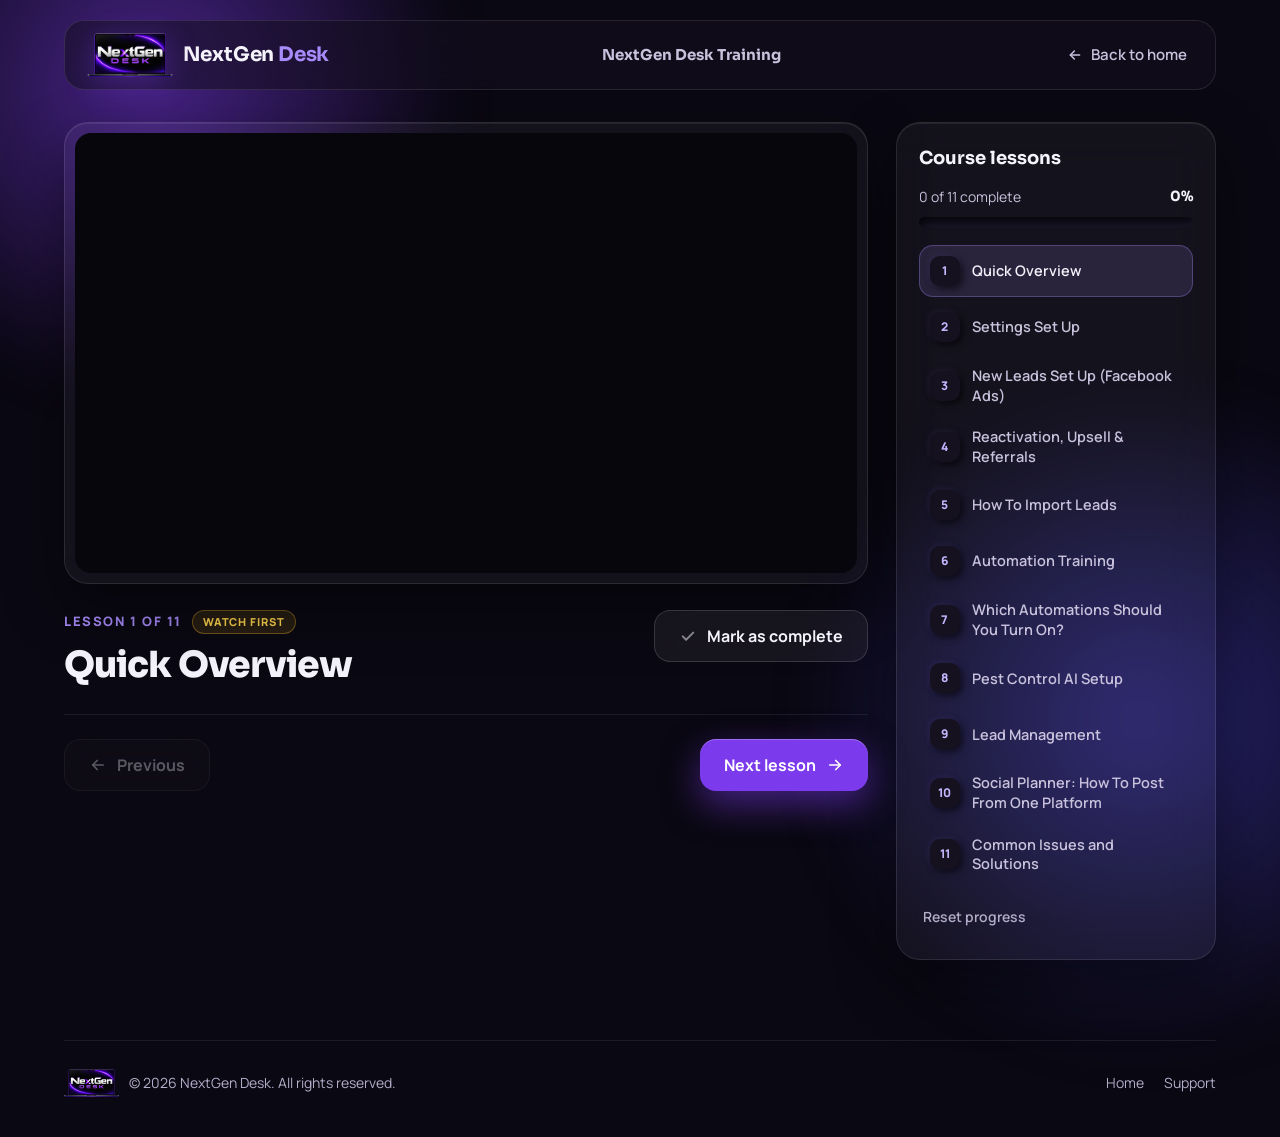
==== course.html @ 1180bc71 "Add NextGen Desk Training site Co-Authored-By: Claude Sonnet 5.5 <noreply@anthropic.com> Claude-Sess" ====
<!doctype html>
<html lang="en">
<head>
  <meta charset="utf-8">
  <meta name="viewport" content="width=device-width, initial-scale=1">
  <title>NextGen Desk Training | Course</title>
  <meta name="description" content="Watch the NextGen Desk Training lessons and track your progress.">
  <meta name="robots" content="noindex, nofollow">

  <link rel="preconnect" href="https://fonts.googleapis.com">
  <link rel="preconnect" href="https://fonts.gstatic.com" crossorigin>
  <link rel="stylesheet" href="https://fonts.googleapis.com/css2?family=Sora:wght@500;600;700;800&family=Manrope:wght@400;500;600;700;800&display=swap">

  <link rel="stylesheet" href="styles.css">
  <link rel="stylesheet" href="course.css">
</head>
<body>

<div class="page">
  <div class="glow glow--1" aria-hidden="true"></div>
  <div class="glow glow--2" aria-hidden="true"></div>

  <header class="site-header">
    <div class="container">
      <nav class="nav" aria-label="Main">
        <a href="index.html" class="brand" aria-label="NextGen Desk home">
          <img class="brand__logo" src="assets/nextgen-desk-logo-sm.png" alt="" width="109" height="56">
          <span class="brand__name">NextGen <span class="brand__accent">Desk</span></span>
        </a>
        <span class="nav__course">NextGen Desk Training</span>
        <a href="index.html" class="nav__link nav__back">
          <svg aria-hidden="true" width="16" height="16" viewBox="0 0 24 24" fill="none" stroke="currentColor" stroke-width="2.2" stroke-linecap="round" stroke-linejoin="round"><path d="M19 12H5"/><path d="M11 18l-6-6 6-6"/></svg>
          Back to home
        </a>
      </nav>
    </div>
  </header>

  <main class="container learn">

    <!-- Player column -->
    <section class="learn__main" aria-labelledby="lessonTitle">
      <div class="player glass">
        <div class="player__frame" id="playerFrame" oncontextmenu="return false;">
          <!-- video iframe or placeholder goes here -->
        </div>
      </div>

      <div class="lesson-head">
        <div class="lesson-head__text">
          <div class="lesson-head__kicker"><span id="lessonNum">Lesson 1</span><span id="lessonTag" class="lesson-tag" hidden></span></div>
          <h1 id="lessonTitle" class="lesson-head__title"></h1>
          <p id="lessonDesc" class="lesson-head__desc" hidden></p>
        </div>
        <button type="button" id="completeBtn" class="btn btn--ghost complete-btn" aria-pressed="false">
          <svg aria-hidden="true" viewBox="0 0 24 24" fill="none" stroke="currentColor" stroke-width="2.6" stroke-linecap="round" stroke-linejoin="round"><path d="M5 12.5l4.5 4.5L19 7.5"/></svg>
          <span id="completeLabel">Mark as complete</span>
        </button>
      </div>

      <div class="pager">
        <button type="button" id="prevBtn" class="btn btn--ghost">
          <svg aria-hidden="true" viewBox="0 0 24 24" fill="none" stroke="currentColor" stroke-width="2.2" stroke-linecap="round" stroke-linejoin="round"><path d="M19 12H5"/><path d="M11 18l-6-6 6-6"/></svg>
          Previous
        </button>
        <button type="button" id="nextBtn" class="btn btn--primary">
          Next lesson
          <svg aria-hidden="true" viewBox="0 0 24 24" fill="none" stroke="currentColor" stroke-width="2.2" stroke-linecap="round" stroke-linejoin="round"><path d="M5 12h14"/><path d="M13 6l6 6-6 6"/></svg>
        </button>
      </div>
    </section>

    <!-- Lesson list -->
    <aside class="learn__side glass" aria-label="Course lessons">
      <div class="side__head">
        <h2 class="side__title">Course lessons</h2>
        <div class="side__progress">
          <span id="progressText">0 of 0 complete</span>
          <strong id="progressPct">0%</strong>
        </div>
        <div class="bar" role="progressbar" aria-label="Course progress" aria-valuemin="0" aria-valuemax="100" aria-valuenow="0" id="progressBar">
          <div class="bar__fill" id="progressFill"></div>
        </div>
      </div>
      <ol class="lesson-list" id="lessonList"></ol>
      <button type="button" class="link-btn" id="resetBtn">Reset progress</button>
    </aside>
  </main>

  <div class="container">
    <footer class="footer">
      <div class="footer__brand">
        <img class="footer__logo" src="assets/nextgen-desk-logo-sm.png" alt="" width="62" height="32">
        <span>© <span id="year">2026</span> NextGen Desk. All rights reserved.</span>
      </div>
      <div class="footer__links">
        <a href="index.html">Home</a>
        <a href="mailto:[YOUR EMAIL]">Support</a>
      </div>
    </footer>
  </div>
</div>

<div class="toast" id="toast" role="status" aria-live="polite"></div>

<script src="course-data.js"></script>
<script src="course.js"></script>
<!-- GoHighLevel chat widget -->
<script src="https://widgets.leadconnectorhq.com/loader.js" data-resources-url="https://widgets.leadconnectorhq.com/chat-widget/loader.js" data-widget-id="6ab671c58615594d9ab5c466"></script>
</body>
</html>
---- styles.css ----
/* =========================================================
   NextGen Courses — Landing Page
   Dark glassmorphism + soft neumorphic accents
   ========================================================= */

:root {
  --bg: #0A0812;
  --surface-neu: #13101D;
  --surface-neu-2: #15111F;
  --text: #F4F2FA;
  --text-soft: #E4E0F0;
  --muted: #C9C2DD;
  --muted-2: #B4ADC9;
  --accent: #7C3AED;
  --accent-light: #A78BFA;
  --accent-pale: #DDD6FE;

  --glass-bg: rgba(255, 255, 255, 0.045);
  --glass-border: rgba(255, 255, 255, 0.10);
  --glass-blur: blur(22px);
  --glass-shadow: 0 24px 60px rgba(0, 0, 0, 0.45), inset 0 1px 0 rgba(255, 255, 255, 0.08);

  --neu-raised: 6px 6px 14px rgba(0, 0, 0, 0.6), -5px -5px 12px rgba(140, 110, 220, 0.12);
  --neu-pressed: inset 5px 5px 12px rgba(0, 0, 0, 0.55), inset -4px -4px 10px rgba(140, 110, 220, 0.08);

  --font-display: 'Sora', system-ui, sans-serif;
  --font-body: 'Manrope', system-ui, sans-serif;
  --container: 1200px;
}

*, *::before, *::after { box-sizing: border-box; }

html { scroll-behavior: smooth; }

body {
  margin: 0;
  background: var(--bg);
  color: var(--text);
  font-family: var(--font-body);
  line-height: 1.5;
  -webkit-font-smoothing: antialiased;
  overflow-x: hidden;
}

img { display: block; max-width: 100%; }

a { color: #C4B5FD; }
a:hover { color: #EDE9FE; }

:focus-visible {
  outline: 2px solid var(--accent-light);
  outline-offset: 3px;
  border-radius: 8px;
}

.container {
  position: relative;
  max-width: var(--container);
  margin: 0 auto;
  padding: 0 24px;
}

/* ---------- Ambient glows ---------- */
.page { position: relative; overflow: hidden; min-height: 100vh; }

.glow {
  position: absolute;
  border-radius: 50%;
  filter: blur(30px);
  pointer-events: none;
  z-index: 0;
}
.glow--1 { top: -220px; left: -160px; width: 620px; height: 620px; background: radial-gradient(circle, rgba(124,58,237,.55), rgba(124,58,237,0) 70%); }
.glow--2 { top: 380px; right: -200px; width: 680px; height: 680px; background: radial-gradient(circle, rgba(79,70,229,.45), rgba(79,70,229,0) 70%); }
.glow--3 { top: 1900px; left: -240px; width: 640px; height: 640px; background: radial-gradient(circle, rgba(168,85,247,.35), rgba(168,85,247,0) 70%); }
.glow--4 { bottom: 260px; right: -180px; width: 560px; height: 560px; background: radial-gradient(circle, rgba(124,58,237,.40), rgba(124,58,237,0) 70%); }

/* ---------- Reusable surfaces ---------- */
.glass {
  background: var(--glass-bg);
  border: 1px solid var(--glass-border);
  backdrop-filter: var(--glass-blur);
  -webkit-backdrop-filter: var(--glass-blur);
  box-shadow: var(--glass-shadow);
}

.neu {
  background: var(--surface-neu);
  box-shadow: 8px 8px 20px rgba(0,0,0,.55), -6px -6px 16px rgba(140,110,220,.09);
}

/* ---------- Buttons ---------- */
.btn {
  display: inline-flex;
  align-items: center;
  justify-content: center;
  gap: 10px;
  min-height: 48px;
  padding: 14px 24px;
  border-radius: 16px;
  font-weight: 700;
  font-size: 16px;
  text-decoration: none;
  transition: transform .2s ease, box-shadow .2s ease, background .2s ease;
}
.btn:hover { transform: translateY(-2px); }

.btn--primary {
  background: var(--accent);
  color: #fff;
  box-shadow: 0 14px 36px rgba(124,58,237,.5), inset 0 1px 0 rgba(255,255,255,.25);
}
.btn--primary:hover { color: #fff; box-shadow: 0 18px 44px rgba(124,58,237,.65), inset 0 1px 0 rgba(255,255,255,.25); }

.btn--ghost {
  background: rgba(255,255,255,.06);
  border: 1px solid rgba(255,255,255,.14);
  color: var(--text);
  backdrop-filter: blur(16px);
  -webkit-backdrop-filter: blur(16px);
}
.btn--ghost:hover { color: var(--text); background: rgba(255,255,255,.10); }

.btn--white { background: #fff; color: #1E1033; font-weight: 800; box-shadow: 0 14px 34px rgba(0,0,0,.35); }
.btn--white:hover { color: #1E1033; }

.btn--outline-light { background: rgba(255,255,255,.08); border: 1px solid rgba(255,255,255,.25); color: #fff; font-weight: 800; }
.btn--outline-light:hover { color: #fff; background: rgba(255,255,255,.14); }

.btn svg { width: 18px; height: 18px; }

/* ---------- Header / Nav ---------- */
.site-header {
  position: sticky;
  top: 0;
  z-index: 50;
  padding-top: 20px;
}

.nav {
  display: flex;
  align-items: center;
  justify-content: space-between;
  gap: 16px;
  padding: 12px 14px 12px 22px;
  border-radius: 20px;
  background: rgba(20, 16, 32, 0.55);
  border: 1px solid var(--glass-border);
  backdrop-filter: blur(20px);
  -webkit-backdrop-filter: blur(20px);
}

.brand {
  display: flex;
  align-items: center;
  gap: 10px;
  color: var(--text);
  text-decoration: none;
}
.brand:hover { color: var(--text); }
.brand__name { font-family: var(--font-display); font-weight: 700; font-size: 20px; letter-spacing: -0.01em; }

.nav__links { display: flex; align-items: center; gap: 4px; }
.nav__link {
  padding: 10px 14px;
  color: var(--muted);
  text-decoration: none;
  font-weight: 600;
  font-size: 15px;
  border-radius: 12px;
}
.nav__link:hover { color: var(--text); background: rgba(255,255,255,.05); }
.nav__cta { margin-left: 8px; min-height: 44px; padding: 10px 20px; font-size: 15px; }

/* ---------- Section headings ---------- */
section { position: relative; z-index: 1; }

.eyebrow {
  font-size: 14px;
  font-weight: 800;
  letter-spacing: .14em;
  text-transform: uppercase;
  color: var(--accent-light);
}

.section-title {
  margin: 14px 0 0;
  font-family: var(--font-display);
  font-weight: 800;
  font-size: clamp(30px, 4vw, 44px);
  line-height: 1.12;
  letter-spacing: -0.03em;
}

.section-intro {
  margin: 16px 0 0;
  font-size: 18px;
  line-height: 1.65;
  color: var(--muted);
}

.section-head--center { text-align: center; max-width: 680px; margin: 0 auto; }

/* ---------- Hero ---------- */
.hero {
  display: flex;
  flex-wrap: wrap;
  align-items: center;
  gap: 56px;
  padding: 88px 0 104px;
}

.hero__copy { flex: 1 1 480px; min-width: 0; }

.badge {
  display: inline-flex;
  align-items: center;
  gap: 10px;
  padding: 8px 14px;
  border-radius: 999px;
  background: rgba(167,139,250,.12);
  border: 1px solid rgba(167,139,250,.30);
  font-size: 14px;
  font-weight: 700;
  color: var(--accent-pale);
  letter-spacing: .04em;
  text-transform: uppercase;
}
.badge__dot { width: 8px; height: 8px; border-radius: 50%; background: var(--accent-light); box-shadow: 0 0 12px var(--accent-light); }

.hero__title {
  margin: 24px 0 0;
  font-family: var(--font-display);
  font-weight: 800;
  font-size: clamp(40px, 6vw, 68px);
  line-height: 1.04;
  letter-spacing: -0.035em;
}
.hero__title span { color: var(--accent-light); }

.hero__text { margin: 24px 0 0; max-width: 560px; font-size: 19px; line-height: 1.65; color: var(--muted); }

.hero__actions { display: flex; flex-wrap: wrap; gap: 14px; margin-top: 36px; }

.hero__visual { flex: 1 1 440px; min-width: 0; display: flex; justify-content: center; }

.showcase {
  position: relative;
  width: 100%;
  max-width: 500px;
  padding: 22px;
  border-radius: 30px;
  background: rgba(255,255,255,.05);
  border: 1px solid rgba(255,255,255,.12);
  backdrop-filter: blur(24px);
  -webkit-backdrop-filter: blur(24px);
  box-shadow: 0 30px 80px rgba(0,0,0,.5), inset 0 1px 0 rgba(255,255,255,.10);
}
.showcase__main {
  width: 100%;
  aspect-ratio: 16 / 9;
  object-fit: cover;
  border-radius: 18px;
  box-shadow: 0 16px 40px rgba(0,0,0,.5);
}
.showcase__second-wrap { display: flex; justify-content: flex-end; margin-top: -48px; }
.showcase__second {
  width: 72%;
  aspect-ratio: 16 / 9;
  object-fit: cover;
  border-radius: 16px;
  border: 4px solid rgba(20,16,32,.9);
  box-shadow: 0 20px 50px rgba(0,0,0,.6);
  transform: translateX(28px);
}

.showcase__chip {
  position: absolute;
  left: -18px;
  bottom: 34px;
  display: flex;
  align-items: center;
  gap: 12px;
  padding: 12px 16px;
  border-radius: 16px;
  background: rgba(24,19,38,.75);
  border: 1px solid rgba(255,255,255,.14);
  backdrop-filter: blur(18px);
  -webkit-backdrop-filter: blur(18px);
  box-shadow: 0 14px 30px rgba(0,0,0,.45);
}
.showcase__chip strong { display: block; font-size: 15px; }
.showcase__chip small { font-size: 13px; color: var(--muted-2); }

.icon-tile {
  width: 40px;
  height: 40px;
  border-radius: 12px;
  display: flex;
  align-items: center;
  justify-content: center;
  background: var(--surface-neu-2);
  box-shadow: 4px 4px 10px rgba(0,0,0,.6), -3px -3px 8px rgba(140,110,220,.14);
}

/* ---------- Courses ---------- */
.courses { padding: 24px 0 96px; }

.course-grid {
  display: grid;
  grid-template-columns: repeat(auto-fit, minmax(min(100%, 460px), 1fr));
  gap: 28px;
  margin-top: 56px;
}

.course-card {
  display: flex;
  flex-direction: column;
  padding: 20px;
  border-radius: 28px;
  transition: transform .3s ease, border-color .3s ease;
}
.course-card:hover { transform: translateY(-6px); border-color: rgba(167,139,250,.35); }

.course-card__img { width: 100%; aspect-ratio: 16 / 9; object-fit: cover; border-radius: 18px; }

.course-card__body { display: flex; flex-direction: column; flex-grow: 1; padding: 26px 10px 8px; }

.tags { display: flex; flex-wrap: wrap; gap: 8px; }
.tag {
  padding: 6px 12px;
  border-radius: 999px;
  font-size: 13px;
  font-weight: 700;
  background: rgba(255,255,255,.06);
  border: 1px solid rgba(255,255,255,.12);
  color: var(--muted);
}
.tag--accent { background: rgba(167,139,250,.14); border-color: rgba(167,139,250,.28); color: var(--accent-pale); }

.course-card__title {
  margin: 18px 0 0;
  font-family: var(--font-display);
  font-weight: 800;
  font-size: 28px;
  letter-spacing: -0.02em;
}
.course-card__desc { margin: 12px 0 0; font-size: 16px; line-height: 1.65; color: var(--muted); }

.learn-label {
  margin-top: 22px;
  font-size: 13px;
  font-weight: 800;
  letter-spacing: .12em;
  text-transform: uppercase;
  color: var(--accent-light);
}

.checklist { list-style: none; margin: 14px 0 0; padding: 0; display: flex; flex-direction: column; gap: 12px; }
.checklist li { display: flex; gap: 12px; align-items: flex-start; font-size: 15px; line-height: 1.55; color: var(--text-soft); }
.checklist svg { flex-shrink: 0; width: 20px; height: 20px; margin-top: 2px; }

.course-card__spacer { flex-grow: 1; min-height: 26px; }

.price-box {
  display: flex;
  flex-wrap: wrap;
  align-items: center;
  justify-content: space-between;
  gap: 16px;
  padding: 18px 20px;
  border-radius: 20px;
  background: #120F1C;
  box-shadow: var(--neu-pressed);
}
.price-box__label { font-size: 13px; color: var(--muted-2); font-weight: 600; }
.price-box__value { font-family: var(--font-display); font-weight: 800; font-size: 26px; }

/* ---------- Compare ---------- */
.compare { padding: 24px 0 96px; }
.compare__panel {
  padding: clamp(28px, 5vw, 56px);
  border-radius: 32px;
  background: rgba(255,255,255,.04);
  border: 1px solid var(--glass-border);
  backdrop-filter: var(--glass-blur);
  -webkit-backdrop-filter: var(--glass-blur);
  box-shadow: inset 0 1px 0 rgba(255,255,255,.07);
}
.compare__grid {
  display: grid;
  grid-template-columns: repeat(auto-fit, minmax(min(100%, 340px), 1fr));
  gap: 24px;
  margin-top: 36px;
}
.compare__card { padding: 28px; border-radius: 24px; }
.compare__card h3 { margin: 0; font-family: var(--font-display); font-weight: 700; font-size: 20px; }
.compare__card ul { margin: 18px 0 0; padding-left: 20px; display: flex; flex-direction: column; gap: 10px; font-size: 16px; line-height: 1.6; color: var(--muted); }

/* ---------- Steps ---------- */
.steps { padding: 24px 0 96px; }
.steps__grid {
  display: grid;
  grid-template-columns: repeat(auto-fit, minmax(min(100%, 280px), 1fr));
  gap: 24px;
  margin-top: 52px;
}
.step { padding: 32px 28px; border-radius: 26px; }
.step__num {
  width: 60px;
  height: 60px;
  border-radius: 18px;
  display: flex;
  align-items: center;
  justify-content: center;
  background: var(--surface-neu-2);
  box-shadow: var(--neu-raised);
  font-family: var(--font-display);
  font-weight: 800;
  font-size: 22px;
  color: #C4B5FD;
}
.step h3 { margin: 24px 0 0; font-family: var(--font-display); font-weight: 700; font-size: 21px; }
.step p { margin: 10px 0 0; font-size: 16px; line-height: 1.65; color: var(--muted); }

/* ---------- FAQ ---------- */
.faq { padding: 24px 0 96px; }
.faq__layout { display: flex; flex-wrap: wrap; gap: 48px; }
.faq__intro { flex: 1 1 300px; min-width: 0; }
.faq__list { flex: 999 1 520px; min-width: 0; display: flex; flex-direction: column; gap: 14px; }

.faq__item {
  border-radius: 20px;
  background: var(--glass-bg);
  border: 1px solid var(--glass-border);
  backdrop-filter: blur(18px);
  -webkit-backdrop-filter: blur(18px);
  transition: border-color .2s ease;
}
.faq__item[open] { border-color: rgba(167,139,250,.35); }

.faq__item summary {
  list-style: none;
  cursor: pointer;
  display: flex;
  align-items: center;
  justify-content: space-between;
  gap: 16px;
  padding: 22px 24px;
  font-weight: 700;
  font-size: 17px;
}
.faq__item summary::-webkit-details-marker { display: none; }

.faq__icon { flex-shrink: 0; font-size: 26px; line-height: 1; color: var(--accent-light); transition: transform .2s ease; }
.faq__item[open] .faq__icon { transform: rotate(45deg); }

.faq__item p { margin: 0; padding: 0 24px 22px; font-size: 16px; line-height: 1.65; color: var(--muted); }

/* ---------- Final CTA ---------- */
.cta { padding: 24px 0 88px; }
.cta__panel {
  text-align: center;
  padding: clamp(40px, 7vw, 80px) clamp(24px, 5vw, 64px);
  border-radius: 36px;
  background: rgba(124,58,237,.16);
  border: 1px solid rgba(167,139,250,.30);
  backdrop-filter: blur(24px);
  -webkit-backdrop-filter: blur(24px);
  box-shadow: 0 30px 80px rgba(0,0,0,.45), inset 0 1px 0 rgba(255,255,255,.12);
}
.cta__title {
  margin: 0 auto;
  max-width: 720px;
  font-family: var(--font-display);
  font-weight: 800;
  font-size: clamp(32px, 4.6vw, 52px);
  line-height: 1.08;
  letter-spacing: -0.03em;
}
.cta__text { margin: 18px auto 0; max-width: 560px; font-size: 18px; line-height: 1.65; color: var(--accent-pale); }
.cta__actions { display: flex; flex-wrap: wrap; justify-content: center; gap: 14px; margin-top: 34px; }

/* ---------- Footer ---------- */
.footer {
  position: relative;
  z-index: 1;
  display: flex;
  flex-wrap: wrap;
  align-items: center;
  justify-content: space-between;
  gap: 16px;
  padding: 28px 0 40px;
  border-top: 1px solid rgba(255,255,255,.08);
  font-size: 14px;
  color: var(--muted-2);
}
.footer__brand { display: flex; align-items: center; gap: 10px; }
.footer__links { display: flex; flex-wrap: wrap; gap: 20px; }
.footer__links a { color: var(--muted-2); text-decoration: none; }
.footer__links a:hover { color: var(--text); }

/* ---------- Scroll reveal ---------- */
.reveal { opacity: 0; transform: translateY(24px); transition: opacity .7s ease, transform .7s ease; }
.reveal.is-visible { opacity: 1; transform: none; }

/* ---------- Responsive ---------- */
@media (max-width: 760px) {
  .nav__link { display: none; }
  .nav__cta { margin-left: 0; }
  .hero { padding: 56px 0 72px; gap: 40px; }
  .hero__text { font-size: 17px; }
  .showcase__chip { left: 10px; bottom: 14px; }
  .showcase__second { transform: none; }
  .course-card__title { font-size: 24px; }
  .price-box .btn { width: 100%; }
}

@media (prefers-reduced-motion: reduce) {
  html { scroll-behavior: auto; }
  .reveal { opacity: 1; transform: none; transition: none; }
  .btn, .course-card, .faq__icon { transition: none; }
}

/* Links from course cards to course pages */
.course-card__media { display: block; border-radius: 18px; overflow: hidden; }
.course-card__media .course-card__img { transition: transform .4s ease; }
.course-card__media:hover .course-card__img { transform: scale(1.03); }
.course-card__title-link { color: inherit; text-decoration: none; }
.course-card__title-link:hover { color: var(--accent-light); }
.view-course {
  display: inline-flex; align-items: center; gap: 8px;
  margin-top: 20px; min-height: 44px;
  font-weight: 700; font-size: 15px; color: #C4B5FD; text-decoration: none;
}
.view-course svg { width: 16px; height: 16px; transition: transform .2s ease; }
.view-course:hover svg { transform: translateX(3px); }

/* Single-course layout */
.course-grid--single { grid-template-columns: minmax(0, 680px); justify-content: center; }
.showcase--single .showcase__chip { bottom: -24px; }
@media (max-width: 760px) { .showcase--single .showcase__chip { bottom: -20px; } }
/* Keep covers at their real shape on small screens (the img height attribute was forcing 268px) */
.showcase__main, .course-card__img { height: auto; }

/* Course CTA box (replaces the price box) */
.go-box {
  display: flex; flex-wrap: wrap; align-items: center; justify-content: space-between; gap: 16px;
  padding: 18px 20px; border-radius: 20px; background: #120F1C; box-shadow: var(--neu-pressed);
}
.go-box__label { font-size: 13px; color: var(--muted-2); font-weight: 600; }
.go-box__value { font-family: var(--font-display); font-weight: 800; font-size: 22px; }
@media (max-width: 760px) { .go-box .btn { width: 100%; } }

/* NextGen Desk logo */
.brand__logo { height: 44px; width: auto; filter: drop-shadow(0 6px 14px rgba(124,58,237,.35)); }
.brand__accent { color: var(--accent-light); }
.footer__logo { height: 28px; width: auto; }
@media (max-width: 760px) { .brand__logo { height: 38px; } .brand__name { font-size: 18px; } }
.brand__name, .nav__back { white-space: nowrap; }
@media (max-width: 420px) { .brand__name { display: none; } .brand__logo { height: 42px; } }

/* =========================================================
   Responsive polish (all screen sizes)
   ========================================================= */
.section-title, .hero__title, .cta__title, .course-card__title { text-wrap: balance; }
.section-intro, .hero__text, .cta__text { text-wrap: pretty; }

/* How it works: 3 across on tablet+ (no lonely third card), stacked on phones */
.steps__grid { grid-template-columns: repeat(3, minmax(0, 1fr)); }
@media (max-width: 720px) { .steps__grid { grid-template-columns: 1fr; gap: 16px; margin-top: 36px; } }
@media (min-width: 721px) and (max-width: 900px) { .step { padding: 24px 20px; } .step h3 { font-size: 19px; } }

/* Tablet */
@media (max-width: 1024px) {
  .hero { gap: 44px; padding: 64px 0 80px; }
  .courses, .compare, .steps, .faq { padding-bottom: 80px; }
}
@media (max-width: 900px) {
  .hero__copy, .hero__visual { flex-basis: 100%; }
  .hero__copy { text-align: left; }
  .faq__layout { gap: 28px; }
}

/* Phones */
@media (max-width: 760px) {
  .container { padding: 0 16px; }
  .site-header { padding-top: 12px; }
  .nav { padding: 10px 10px 10px 14px; border-radius: 18px; }
  .hero { padding: 40px 0 64px; gap: 48px; }
  .hero__title { margin-top: 18px; }
  .hero__text { margin-top: 18px; }
  .hero__actions { margin-top: 28px; }
  .hero__actions .btn { flex: 1 1 auto; }
  .showcase { padding: 14px; border-radius: 24px; }
  .showcase__chip { left: 50%; transform: translateX(-50%); white-space: nowrap; }

  .courses, .compare, .steps, .faq { padding: 8px 0 64px; }
  .cta { padding: 8px 0 56px; }
  .course-grid { margin-top: 32px; }
  .course-card { padding: 12px; border-radius: 22px; }
  .course-card__body { padding: 20px 8px 6px; }
  .course-card__img { border-radius: 14px; }

  .compare__panel { padding: 24px 18px; border-radius: 24px; }
  .compare__grid { margin-top: 22px; }
  .compare__card { padding: 22px 18px; border-radius: 18px; }

  .step { padding: 24px 22px; border-radius: 22px; }
  .step__num { width: 52px; height: 52px; font-size: 19px; border-radius: 16px; }
  .step h3 { margin-top: 18px; }

  .faq__item summary { padding: 18px 18px; font-size: 16px; }
  .faq__item p { padding: 0 18px 18px; }

  .cta__panel { border-radius: 26px; }
  .cta__actions .btn { flex: 1 1 200px; }

  .footer { padding: 24px 0 32px; justify-content: center; text-align: center; }
  .footer__brand { justify-content: center; }
  .footer__links { justify-content: center; }
}
@media (max-width: 420px) {
  .go-box { flex-direction: column; align-items: stretch; text-align: center; padding: 16px; }
  .go-box__value { font-size: 20px; }
  .section-intro { font-size: 16px; }
  .compare__card ul { padding-left: 18px; font-size: 15px; }
}
@media (max-width: 360px) {
  .hero__actions .btn { flex-basis: 100%; }
  .course-card__title { font-size: 22px; }
}

/* Large screens */
@media (min-width: 1440px) {
  :root { --container: 1240px; }
}
@media (max-width: 760px) {
  .showcase--single .showcase__chip {
    position: relative; left: auto; bottom: auto; transform: none;
    width: fit-content; margin: 14px auto 0;
  }
}

/* New cover is 3:2, show it whole (no cropping of "Training Course") */
.showcase__main, .course-card__img { aspect-ratio: 1280 / 853; object-fit: cover; }
---- course.css ----
/* =========================================================
   NextGen Desk Training — course player page
   (loads after styles.css)
   ========================================================= */

main { position: relative; z-index: 1; }

.nav__course {
  flex: 1;
  min-width: 0;
  text-align: center;
  font-family: var(--font-display);
  font-weight: 700;
  font-size: 15px;
  color: var(--muted);
  white-space: nowrap;
  overflow: hidden;
  text-overflow: ellipsis;
}
.nav__back { display: inline-flex; align-items: center; gap: 8px; }

/* ---------- Layout ---------- */
.learn {
  display: flex;
  flex-wrap: wrap;
  align-items: flex-start;
  gap: 28px;
  padding-top: 32px;
  padding-bottom: 80px;
}
.learn__main { flex: 999 1 620px; min-width: 0; }
.learn__side { flex: 1 1 320px; min-width: 0; border-radius: 24px; padding: 22px; position: sticky; top: 110px; }

/* ---------- Player ---------- */
.player { padding: 10px; border-radius: 24px; }
.player__frame {
  position: relative;
  width: 100%;
  aspect-ratio: 16 / 9;
  border-radius: 16px;
  overflow: hidden;
  background: #07060C;
}
.player__frame iframe { position: absolute; inset: 0; width: 100%; height: 100%; border: 0; }

/* Covers Drive's "open in new window" button so viewers stay on the page */
.player__shield {
  position: absolute;
  top: 0;
  right: 0;
  width: 72px;
  height: 64px;
  z-index: 2;
  background: transparent;
}

.player__empty {
  position: absolute;
  inset: 0;
  display: flex;
  flex-direction: column;
  align-items: center;
  justify-content: center;
  gap: 14px;
  text-align: center;
  padding: 24px;
  background:
    radial-gradient(circle at 80% 20%, rgba(124,58,237,.35), transparent 55%),
    linear-gradient(135deg, #17122A, #0B0912);
  color: var(--muted);
}
.player__empty-icon {
  width: 64px; height: 64px;
  display: flex; align-items: center; justify-content: center;
  border-radius: 20px;
  background: var(--surface-neu-2);
  box-shadow: var(--neu-raised);
  color: #C4B5FD;
}
.player__empty-icon svg { width: 28px; height: 28px; }
.player__empty strong { display: block; font-family: var(--font-display); font-size: 20px; color: var(--text); }

/* ---------- Lesson heading ---------- */
.lesson-head {
  display: flex;
  flex-wrap: wrap;
  align-items: flex-start;
  justify-content: space-between;
  gap: 18px;
  margin-top: 26px;
}
.lesson-head__text { flex: 1 1 320px; min-width: 0; }
.lesson-head__kicker {
  display: flex; flex-wrap: wrap; align-items: center; gap: 10px;
  font-size: 13px; font-weight: 800; letter-spacing: .12em; text-transform: uppercase;
  color: var(--accent-light);
}
.lesson-tag {
  padding: 3px 10px;
  border-radius: 999px;
  background: rgba(251,191,36,.12);
  border: 1px solid rgba(251,191,36,.35);
  color: #FCD34D;
  font-size: 11px;
  letter-spacing: .08em;
}
.lesson-head__title {
  margin: 10px 0 0;
  font-family: var(--font-display);
  font-weight: 800;
  font-size: clamp(26px, 3.4vw, 36px);
  line-height: 1.15;
  letter-spacing: -0.025em;
}
.lesson-head__desc { margin: 12px 0 0; font-size: 16px; line-height: 1.65; color: var(--muted); max-width: 640px; }

.complete-btn { gap: 10px; }
.complete-btn svg { width: 18px; height: 18px; opacity: .5; }
.complete-btn.is-done {
  background: var(--accent);
  border-color: transparent;
  color: #fff;
  box-shadow: 0 12px 30px rgba(124,58,237,.45);
}
.complete-btn.is-done svg { opacity: 1; }

.pager {
  display: flex;
  justify-content: space-between;
  gap: 14px;
  margin-top: 28px;
  padding-top: 24px;
  border-top: 1px solid rgba(255,255,255,.08);
}
.pager .btn { border: 0; cursor: pointer; font-family: inherit; }
.pager .btn--ghost { border: 1px solid rgba(255,255,255,.14); }
.pager .btn[disabled] { opacity: .35; cursor: not-allowed; transform: none; }
.complete-btn { cursor: pointer; font-family: inherit; }

/* ---------- Sidebar ---------- */
.side__title { margin: 0; font-family: var(--font-display); font-weight: 700; font-size: 18px; }
.side__progress { display: flex; justify-content: space-between; margin: 14px 0 10px; font-size: 14px; color: var(--muted); }
.side__progress strong { color: var(--text); font-family: var(--font-display); }

.bar {
  height: 10px;
  border-radius: 999px;
  background: #120F1C;
  box-shadow: inset 3px 3px 6px rgba(0,0,0,.6), inset -2px -2px 5px rgba(140,110,220,.08);
  overflow: hidden;
}
.bar__fill {
  height: 100%;
  width: 0;
  border-radius: inherit;
  background: linear-gradient(90deg, #7C3AED, #C4B5FD);
  box-shadow: 0 0 14px rgba(167,139,250,.6);
  transition: width .6s cubic-bezier(.2,.8,.2,1);
}

.lesson-list { list-style: none; margin: 18px 0 0; padding: 0; display: flex; flex-direction: column; gap: 4px; }
.lesson-item {
  width: 100%;
  display: flex;
  align-items: center;
  gap: 12px;
  min-height: 52px;
  padding: 8px 10px;
  border: 1px solid transparent;
  border-radius: 14px;
  background: transparent;
  color: var(--muted);
  font: inherit;
  font-size: 14.5px;
  font-weight: 600;
  text-align: left;
  cursor: pointer;
  transition: background .2s ease, color .2s ease;
}
.lesson-item:hover { background: rgba(255,255,255,.05); color: var(--text); }
.lesson-item.is-active { background: rgba(167,139,250,.14); border-color: rgba(167,139,250,.32); color: var(--text); }

.lesson-item__dot {
  width: 30px; height: 30px; flex-shrink: 0;
  display: flex; align-items: center; justify-content: center;
  border-radius: 10px;
  background: var(--surface-neu-2);
  box-shadow: 3px 3px 7px rgba(0,0,0,.55), -2px -2px 6px rgba(140,110,220,.10);
  font-size: 12px; font-weight: 800; color: #C4B5FD;
}
.lesson-item__dot svg { width: 15px; height: 15px; }
.lesson-item.is-done .lesson-item__dot { background: var(--accent); color: #fff; box-shadow: none; }
.lesson-item__label { flex: 1; min-width: 0; line-height: 1.35; }
.lesson-item__soon { font-size: 11px; font-weight: 700; color: var(--muted-2); white-space: nowrap; }

.link-btn {
  margin-top: 14px;
  min-height: 40px;
  padding: 8px 4px;
  border: 0;
  background: none;
  color: var(--muted-2);
  font: inherit;
  font-size: 14px;
  font-weight: 600;
  cursor: pointer;
}
.link-btn:hover { color: var(--text); text-decoration: underline; }

/* ---------- Toast ---------- */
.toast {
  position: fixed; left: 50%; bottom: 28px; z-index: 100;
  transform: translate(-50%, 20px); opacity: 0; pointer-events: none;
  padding: 14px 20px; border-radius: 16px;
  background: rgba(24,19,38,.9); border: 1px solid rgba(167,139,250,.35);
  backdrop-filter: blur(18px); -webkit-backdrop-filter: blur(18px);
  box-shadow: 0 16px 40px rgba(0,0,0,.5);
  font-weight: 700; font-size: 15px;
  transition: opacity .25s ease, transform .25s ease;
}
.toast.is-visible { opacity: 1; transform: translate(-50%, 0); }

[hidden] { display: none !important; }

/* ---------- Responsive ---------- */
@media (max-width: 1000px) {
  .learn__side { position: static; }
}
@media (max-width: 760px) {
  .nav__course { display: none; }
  .nav__back { display: inline-flex; }
  .learn { padding-top: 20px; gap: 22px; }
  .player { padding: 6px; border-radius: 18px; }
  .player__frame { border-radius: 13px; }
  .complete-btn { width: 100%; }
  .pager .btn { flex: 1; padding-left: 12px; padding-right: 12px; }
}

@media (prefers-reduced-motion: reduce) {
  .bar__fill, .toast { transition: none; }
}

/* =========================================================
   Responsive polish — course page
   ========================================================= */
.lesson-head__title { text-wrap: balance; }
.pager .btn { white-space: nowrap; }

/* Tablet: list sits under the player, so use two columns */
@media (min-width: 640px) and (max-width: 999px) {
  .lesson-list { display: grid; grid-template-columns: repeat(2, minmax(0, 1fr)); gap: 4px 12px; }
}
@media (max-width: 999px) {
  .learn__main, .learn__side { flex-basis: 100%; }
}

@media (max-width: 760px) {
  .learn { padding-top: 16px; padding-bottom: 56px; }
  .learn__side { padding: 18px 14px; border-radius: 20px; }
  .lesson-head { margin-top: 20px; gap: 14px; }
  .pager { margin-top: 22px; padding-top: 20px; gap: 10px; }
  .lesson-item { padding: 8px; gap: 10px; }
}
@media (max-width: 420px) {
  .pager .btn { min-height: 46px; padding: 12px 10px; font-size: 15px; gap: 6px; }
  .pager .btn svg { width: 16px; height: 16px; }
  .lesson-head__kicker { font-size: 12px; letter-spacing: .1em; }
  .player__empty { gap: 10px; font-size: 14px; }
  .player__empty-icon { width: 48px; height: 48px; border-radius: 14px; }
  .player__empty strong { font-size: 17px; }
}
@media (min-width: 640px) and (max-width: 999px) {
  .lesson-list { grid-template-rows: repeat(6, auto); grid-auto-flow: column; }
}

/* Top-right "open in new tab" button over the player */
a.player__shield { display: block; cursor: pointer; border-radius: 0 16px 0 12px; }
a.player__shield:focus-visible { outline: 2px solid var(--accent-light); outline-offset: -4px; }

/* Phones: cover Google's "open in new window" icon with a NextGen Desk badge (not clickable) */
@media (max-width: 760px) {
  a.player__shield {
    top: 0; right: 0; width: 96px; height: 56px;
    border-radius: 0 0 0 14px;
    background: rgba(10,8,18,.92) url("assets/nextgen-desk-logo-sm.png") center / 60px auto no-repeat;
    box-shadow: 0 4px 12px rgba(0,0,0,.4);
    cursor: default;
    -webkit-tap-highlight-color: transparent;
  }
}

/* Make sure the cover reaches Google's icon on every screen */
.player__shield { width: 96px; height: 60px; }
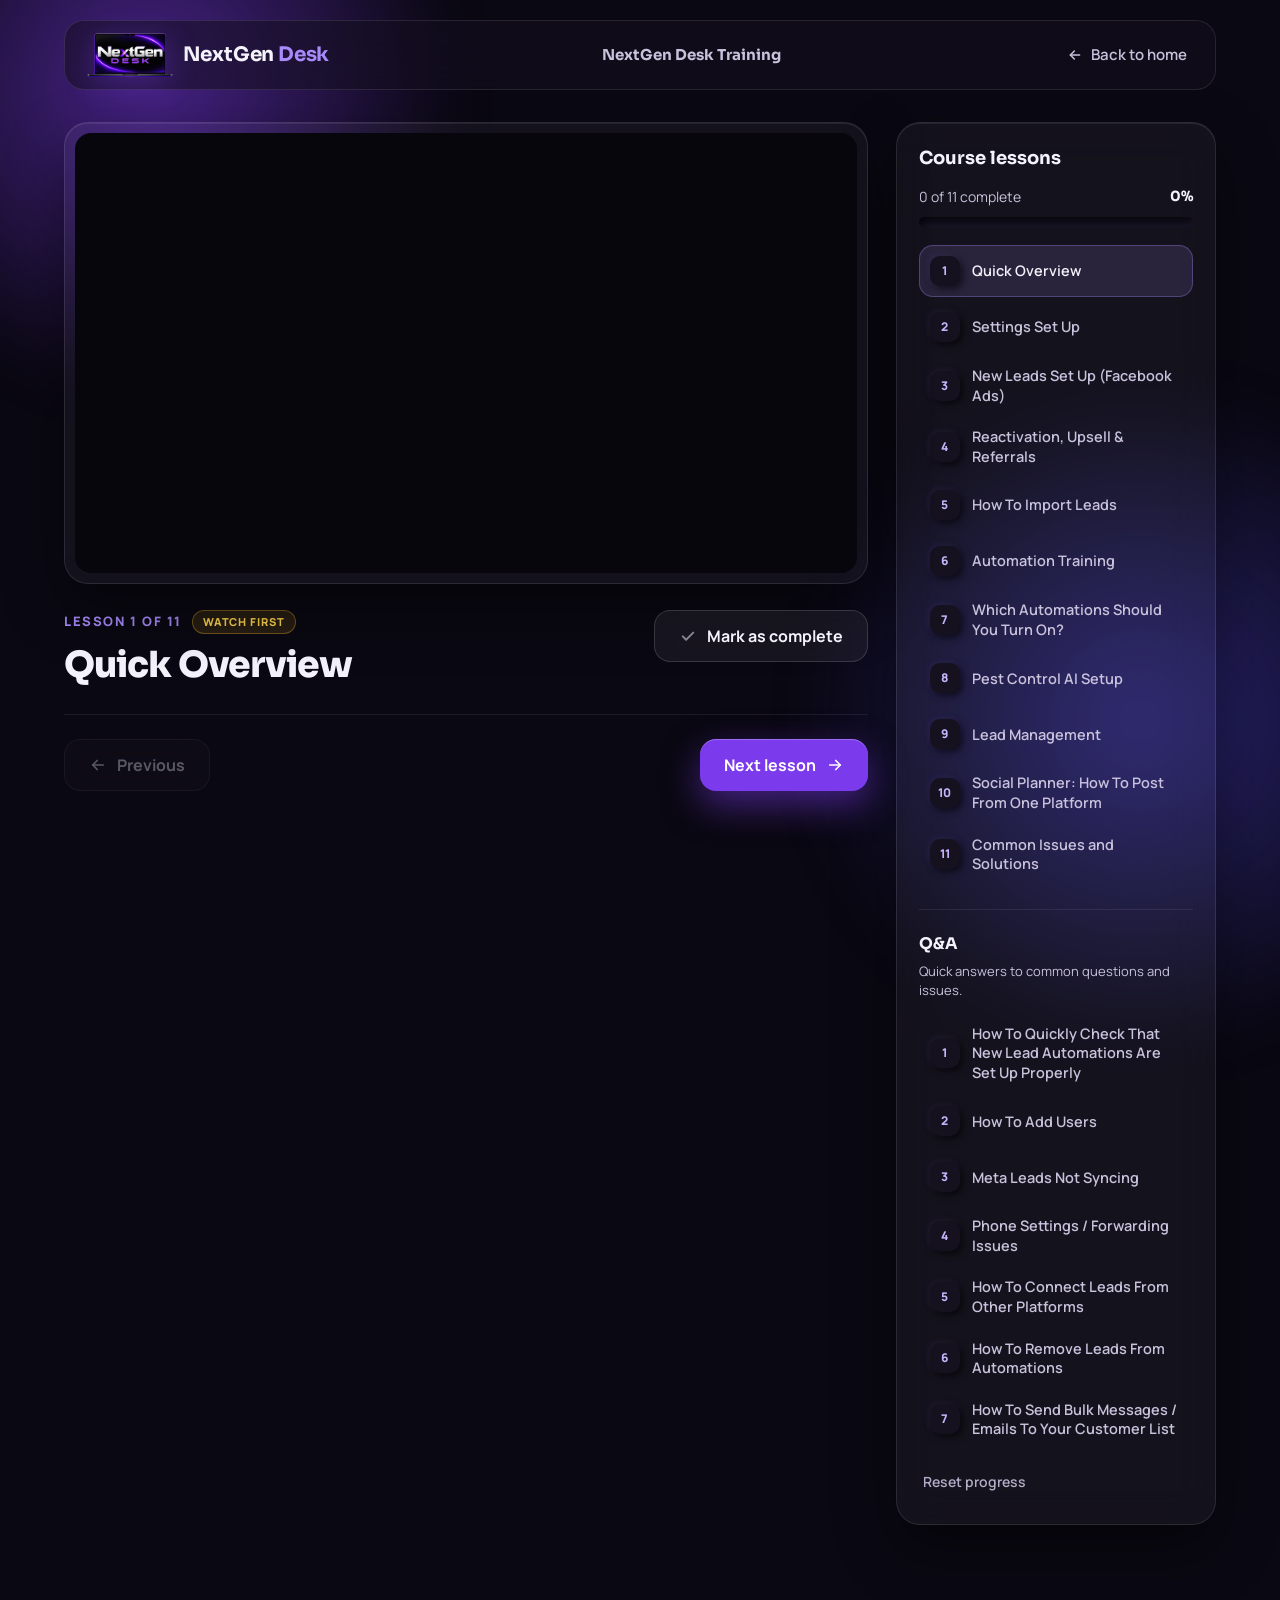
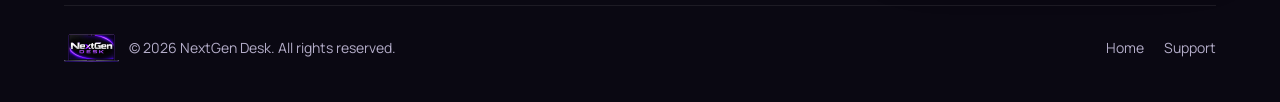
==== commit 27f3607c: "Add Q&A section with 7 Loom videos Q&A videos list below the lessons, play through Loom embeds, and " ====
--- a/course.html
+++ b/course.html
@@ -83,6 +83,11 @@
         </div>
       </div>
       <ol class="lesson-list" id="lessonList"></ol>
+      <div class="side__qa" id="qaSection" hidden>
+        <h2 class="side__title side__title--sub">Q&amp;A</h2>
+        <p class="side__note">Quick answers to common questions and issues.</p>
+        <ol class="lesson-list lesson-list--qa" id="qaList"></ol>
+      </div>
       <button type="button" class="link-btn" id="resetBtn">Reset progress</button>
     </aside>
   </main>
--- a/course.css
+++ b/course.css
@@ -291,3 +291,13 @@
 
 /* Make sure the cover reaches Google's icon on every screen */
 .player__shield { width: 96px; height: 60px; }
+
+/* ---------- Q&A section (sidebar) ---------- */
+.side__qa { margin-top: 26px; padding-top: 22px; border-top: 1px solid rgba(255,255,255,.08); }
+.side__qa[hidden] { display: none; }
+.side__title--sub { font-size: 16px; }
+.side__note { margin: 6px 0 0; font-size: 13px; line-height: 1.5; color: var(--muted); }
+.side__qa .lesson-list { margin-top: 14px; }
+@media (min-width: 640px) and (max-width: 999px) {
+  .lesson-list--qa { grid-template-rows: repeat(4, auto); }
+}
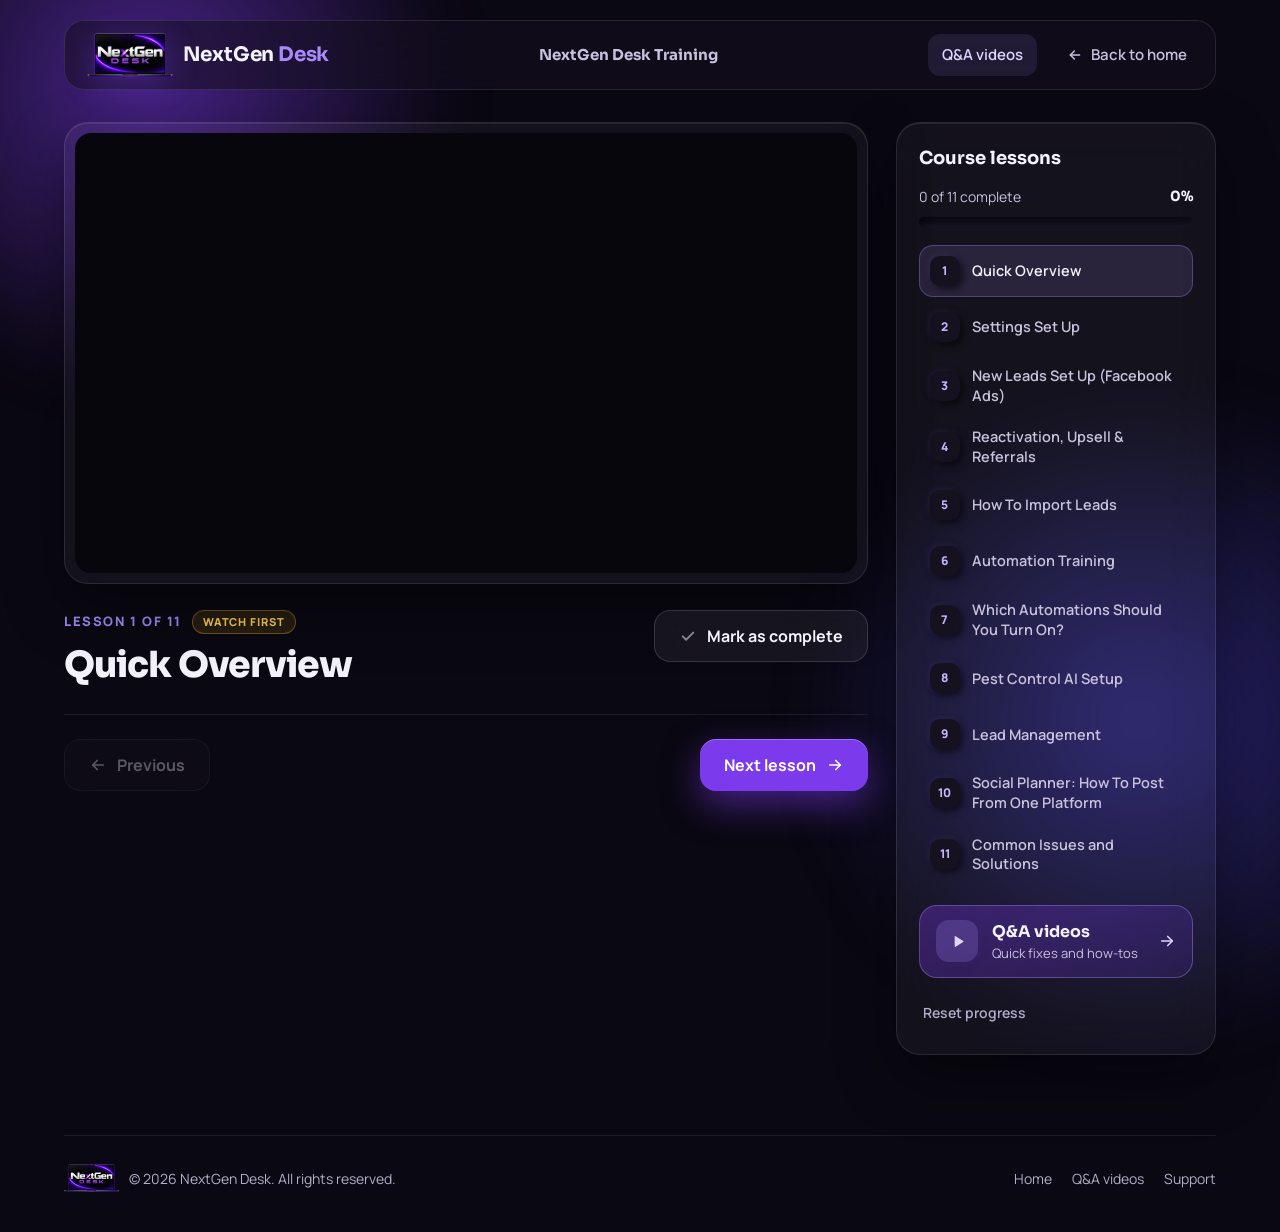
==== commit fa87633c: "Add dedicated Q&A videos page New qa.html and qa.js with a Loom player and the full list of Q&A vide" ====
--- a/course.html
+++ b/course.html
@@ -28,6 +28,7 @@
           <span class="brand__name">NextGen <span class="brand__accent">Desk</span></span>
         </a>
         <span class="nav__course">NextGen Desk Training</span>
+        <a href="qa.html" class="nav__link nav__link--qa">Q&amp;A videos</a>
         <a href="index.html" class="nav__link nav__back">
           <svg aria-hidden="true" width="16" height="16" viewBox="0 0 24 24" fill="none" stroke="currentColor" stroke-width="2.2" stroke-linecap="round" stroke-linejoin="round"><path d="M19 12H5"/><path d="M11 18l-6-6 6-6"/></svg>
           Back to home
@@ -83,11 +84,11 @@
         </div>
       </div>
       <ol class="lesson-list" id="lessonList"></ol>
-      <div class="side__qa" id="qaSection" hidden>
-        <h2 class="side__title side__title--sub">Q&amp;A</h2>
-        <p class="side__note">Quick answers to common questions and issues.</p>
-        <ol class="lesson-list lesson-list--qa" id="qaList"></ol>
-      </div>
+      <a class="side__qa-link" href="qa.html">
+        <span class="side__qa-link__icon" aria-hidden="true"><svg viewBox="0 0 24 24" fill="currentColor"><path d="M8 5.5v13a1 1 0 0 0 1.5.86l10.5-6.5a1 1 0 0 0 0-1.72L9.5 4.64A1 1 0 0 0 8 5.5z"/></svg></span>
+        <span class="side__qa-link__text"><strong>Q&amp;A videos</strong><small>Quick fixes and how-tos</small></span>
+        <svg class="side__qa-link__arrow" aria-hidden="true" viewBox="0 0 24 24" fill="none" stroke="currentColor" stroke-width="2.2" stroke-linecap="round" stroke-linejoin="round"><path d="M5 12h14"/><path d="M13 6l6 6-6 6"/></svg>
+      </a>
       <button type="button" class="link-btn" id="resetBtn">Reset progress</button>
     </aside>
   </main>
@@ -100,7 +101,8 @@
       </div>
       <div class="footer__links">
         <a href="index.html">Home</a>
-        <a href="mailto:[YOUR EMAIL]">Support</a>
+        <a href="qa.html">Q&amp;A videos</a>
+        <a href="mailto:nextgendeskai@gmail.com">Support</a>
       </div>
     </footer>
   </div>
--- a/styles.css
+++ b/styles.css
@@ -644,3 +644,68 @@
 
 /* New cover is 3:2, show it whole (no cropping of "Training Course") */
 .showcase__main, .course-card__img { aspect-ratio: 1280 / 853; object-fit: cover; }
+
+
+/* =========================================================
+   Q&A videos section (homepage)
+   ========================================================= */
+.nav__link--qa { color: var(--accent-pale); background: rgba(167,139,250,.12); }
+.nav__link--qa:hover { background: rgba(167,139,250,.22); }
+
+.qa-home { padding: 24px 0 96px; }
+.qa-home__panel {
+  padding: clamp(28px, 5vw, 56px);
+  border-radius: 32px;
+  background: linear-gradient(145deg, rgba(124,58,237,.20), rgba(255,255,255,.04) 55%);
+  border: 1px solid rgba(167,139,250,.32);
+  backdrop-filter: var(--glass-blur);
+  -webkit-backdrop-filter: var(--glass-blur);
+  box-shadow: 0 24px 60px rgba(0,0,0,.4), inset 0 1px 0 rgba(255,255,255,.08);
+}
+.qa-home__head { max-width: 680px; }
+.qa-home__grid {
+  display: grid;
+  grid-template-columns: repeat(2, minmax(0, 1fr));
+  gap: 16px;
+  margin-top: 36px;
+}
+.qa-item {
+  display: flex; align-items: center; gap: 16px;
+  min-width: 0; padding: 18px 20px; border-radius: 20px;
+  color: var(--text); text-decoration: none;
+  border: 1px solid rgba(255,255,255,.06);
+  transition: transform .18s ease, border-color .18s ease;
+}
+.qa-item:hover { color: var(--text); transform: translateY(-2px); border-color: rgba(167,139,250,.45); }
+.qa-item__icon {
+  flex: none; display: grid; place-items: center;
+  width: 44px; height: 44px; border-radius: 14px;
+  background: rgba(167,139,250,.16); color: var(--accent-light);
+}
+.qa-item__icon svg { width: 18px; height: 18px; margin-left: 2px; }
+.qa-item__title { flex: 1; min-width: 0; font-weight: 700; font-size: 16px; line-height: 1.4; overflow-wrap: anywhere; }
+.qa-item__go { flex: none; color: var(--muted-2); }
+.qa-item__go svg { width: 18px; height: 18px; display: block; }
+.qa-item:hover .qa-item__go { color: var(--accent-pale); }
+
+.qa-cta {
+  display: flex; align-items: center; justify-content: center; gap: 10px;
+  min-height: 56px; padding: 14px 22px; border-radius: 20px;
+  background: linear-gradient(135deg, #7C3AED, #6D28D9); color: #fff;
+  font-family: var(--font-display); font-weight: 700; font-size: 17px; text-decoration: none;
+  box-shadow: 0 14px 36px rgba(124,58,237,.5), inset 0 1px 0 rgba(255,255,255,.22);
+  transition: transform .18s ease;
+}
+.qa-cta:hover { color: #fff; transform: translateY(-2px); }
+.qa-cta svg { width: 18px; height: 18px; }
+.qa-cta--wide { grid-column: 1 / -1; }
+
+@media (max-width: 760px) {
+  .qa-home { padding: 8px 0 64px; }
+  .qa-home__panel { padding: 24px 18px; border-radius: 24px; }
+  .qa-home__grid { grid-template-columns: 1fr; margin-top: 24px; gap: 12px; }
+  .qa-item { padding: 14px 16px; border-radius: 18px; gap: 14px; }
+}
+@media (prefers-reduced-motion: reduce) {
+  .qa-item, .qa-cta { transition: none; }
+}
--- a/course.css
+++ b/course.css
@@ -292,12 +292,24 @@
 /* Make sure the cover reaches Google's icon on every screen */
 .player__shield { width: 96px; height: 60px; }
 
-/* ---------- Q&A section (sidebar) ---------- */
-.side__qa { margin-top: 26px; padding-top: 22px; border-top: 1px solid rgba(255,255,255,.08); }
-.side__qa[hidden] { display: none; }
-.side__title--sub { font-size: 16px; }
-.side__note { margin: 6px 0 0; font-size: 13px; line-height: 1.5; color: var(--muted); }
-.side__qa .lesson-list { margin-top: 14px; }
-@media (min-width: 640px) and (max-width: 999px) {
-  .lesson-list--qa { grid-template-rows: repeat(4, auto); }
-}
+/* ---------- Q&A link card (course sidebar) and Q&A page ---------- */
+.side__note { margin: 6px 0 0; font-size: 14px; line-height: 1.5; color: var(--muted); }
+.side__qa-link {
+  display: flex; align-items: center; gap: 14px;
+  margin-top: 22px; padding: 14px 16px; border-radius: 18px;
+  background: linear-gradient(135deg, rgba(124,58,237,.34), rgba(124,58,237,.14));
+  border: 1px solid rgba(167,139,250,.38);
+  color: var(--text); text-decoration: none;
+  transition: transform .18s ease, border-color .18s ease;
+}
+.side__qa-link:hover { color: var(--text); transform: translateY(-2px); border-color: rgba(167,139,250,.65); }
+.side__qa-link__icon { flex: none; display: grid; place-items: center; width: 42px; height: 42px; border-radius: 13px; background: rgba(167,139,250,.22); color: var(--accent-pale); }
+.side__qa-link__icon svg { width: 17px; height: 17px; margin-left: 2px; }
+.side__qa-link__text { flex: 1; min-width: 0; display: flex; flex-direction: column; }
+.side__qa-link__text strong { font-family: var(--font-display); font-weight: 700; font-size: 16px; }
+.side__qa-link__text small { font-size: 13px; color: var(--muted); }
+.side__qa-link__arrow { flex: none; width: 18px; height: 18px; color: var(--accent-pale); }
+.side__course-link { display: block; margin-top: 18px; font-size: 14px; font-weight: 600; }
+.nav__link--qa { color: var(--accent-pale); background: rgba(167,139,250,.12); }
+.nav__link--qa:hover { background: rgba(167,139,250,.22); }
+@media (prefers-reduced-motion: reduce) { .side__qa-link { transition: none; } }
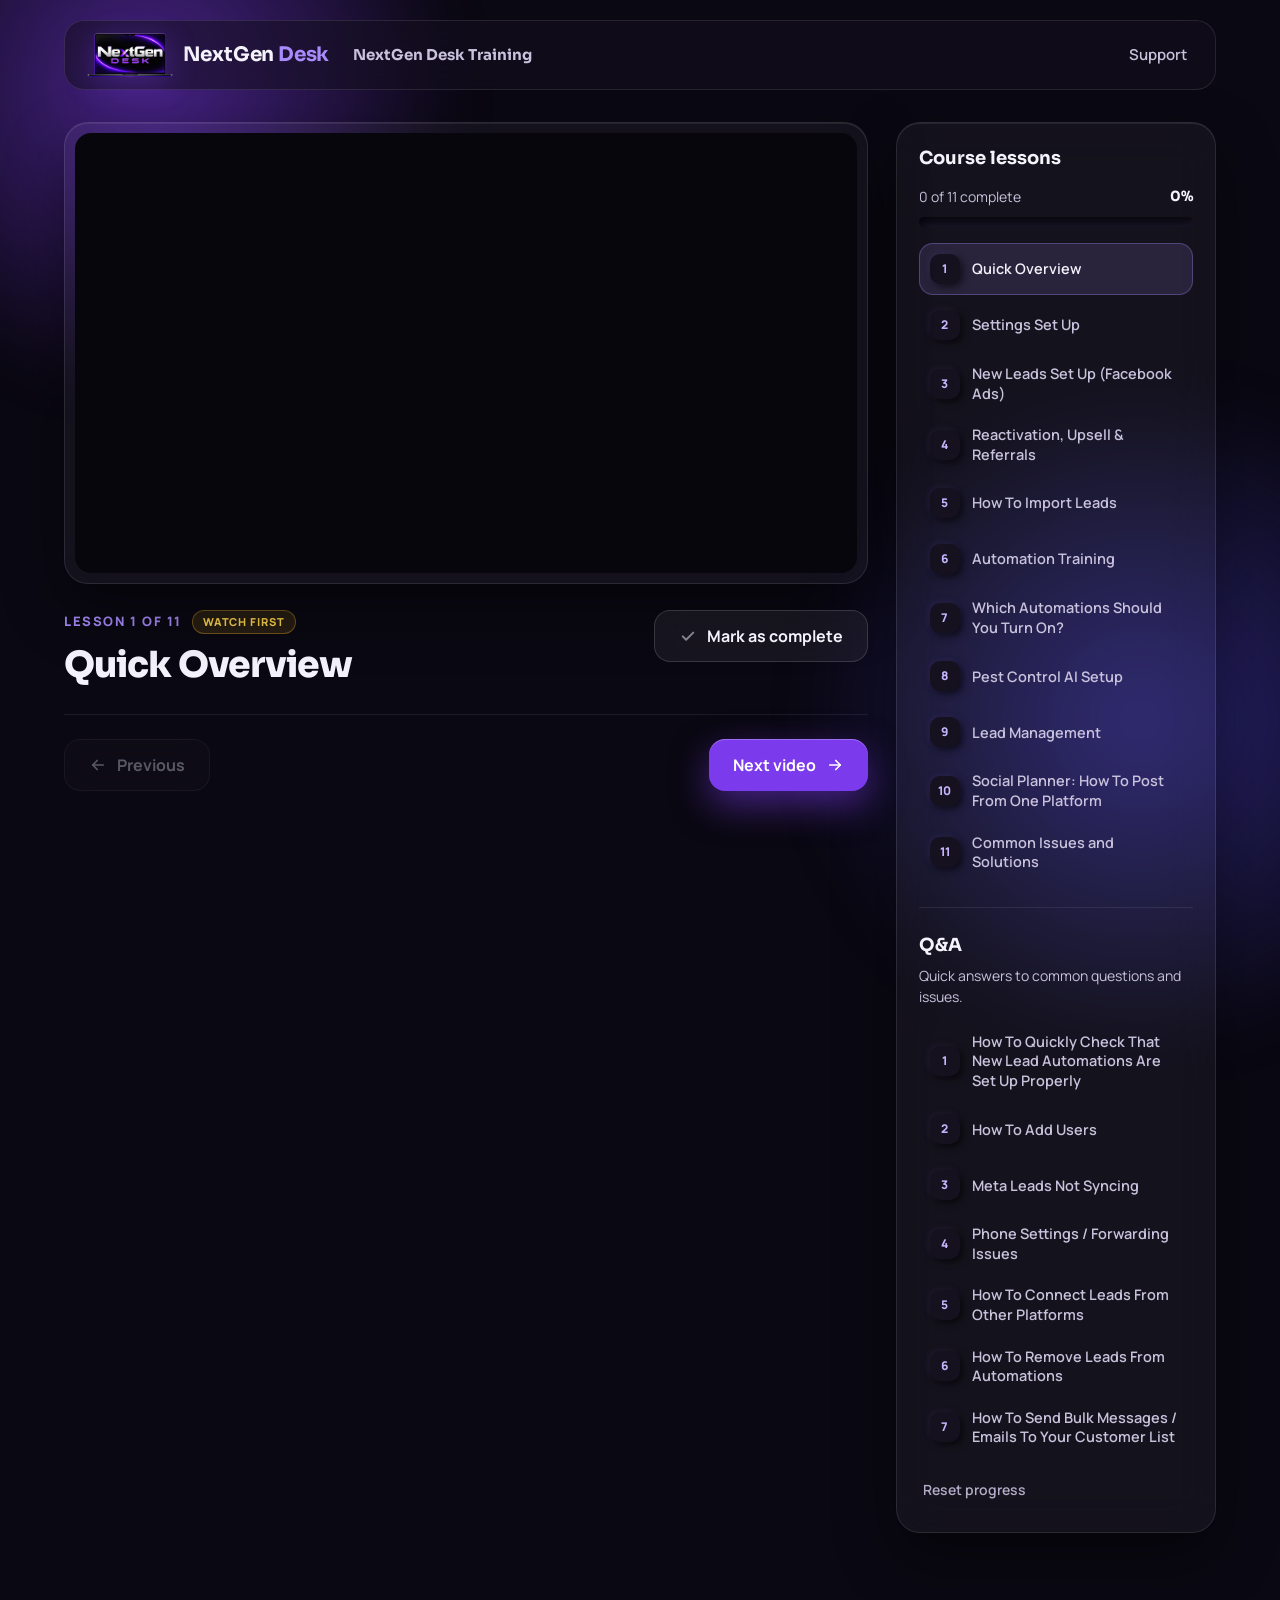
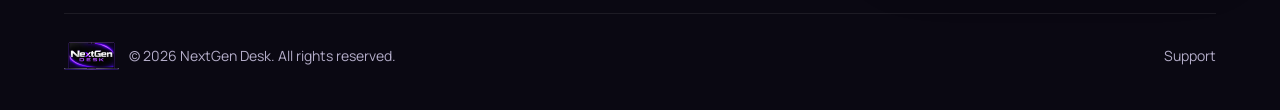
==== commit e87726e2: "Make the course page the first page with lessons and Q&A in one sidebar Remove the separate homepage" ====
--- a/course.html
+++ b/course.html
@@ -3,116 +3,12 @@
 <head>
   <meta charset="utf-8">
   <meta name="viewport" content="width=device-width, initial-scale=1">
-  <title>NextGen Desk Training | Course</title>
-  <meta name="description" content="Watch the NextGen Desk Training lessons and track your progress.">
+  <title>NextGen Desk Training</title>
   <meta name="robots" content="noindex, nofollow">
-
-  <link rel="preconnect" href="https://fonts.googleapis.com">
-  <link rel="preconnect" href="https://fonts.gstatic.com" crossorigin>
-  <link rel="stylesheet" href="https://fonts.googleapis.com/css2?family=Sora:wght@500;600;700;800&family=Manrope:wght@400;500;600;700;800&display=swap">
-
-  <link rel="stylesheet" href="styles.css">
-  <link rel="stylesheet" href="course.css">
+  <meta http-equiv="refresh" content="0; url=index.html">
+  <script>location.replace('index.html' + location.hash);</script>
 </head>
 <body>
-
-<div class="page">
-  <div class="glow glow--1" aria-hidden="true"></div>
-  <div class="glow glow--2" aria-hidden="true"></div>
-
-  <header class="site-header">
-    <div class="container">
-      <nav class="nav" aria-label="Main">
-        <a href="index.html" class="brand" aria-label="NextGen Desk home">
-          <img class="brand__logo" src="assets/nextgen-desk-logo-sm.png" alt="" width="109" height="56">
-          <span class="brand__name">NextGen <span class="brand__accent">Desk</span></span>
-        </a>
-        <span class="nav__course">NextGen Desk Training</span>
-        <a href="qa.html" class="nav__link nav__link--qa">Q&amp;A videos</a>
-        <a href="index.html" class="nav__link nav__back">
-          <svg aria-hidden="true" width="16" height="16" viewBox="0 0 24 24" fill="none" stroke="currentColor" stroke-width="2.2" stroke-linecap="round" stroke-linejoin="round"><path d="M19 12H5"/><path d="M11 18l-6-6 6-6"/></svg>
-          Back to home
-        </a>
-      </nav>
-    </div>
-  </header>
-
-  <main class="container learn">
-
-    <!-- Player column -->
-    <section class="learn__main" aria-labelledby="lessonTitle">
-      <div class="player glass">
-        <div class="player__frame" id="playerFrame" oncontextmenu="return false;">
-          <!-- video iframe or placeholder goes here -->
-        </div>
-      </div>
-
-      <div class="lesson-head">
-        <div class="lesson-head__text">
-          <div class="lesson-head__kicker"><span id="lessonNum">Lesson 1</span><span id="lessonTag" class="lesson-tag" hidden></span></div>
-          <h1 id="lessonTitle" class="lesson-head__title"></h1>
-          <p id="lessonDesc" class="lesson-head__desc" hidden></p>
-        </div>
-        <button type="button" id="completeBtn" class="btn btn--ghost complete-btn" aria-pressed="false">
-          <svg aria-hidden="true" viewBox="0 0 24 24" fill="none" stroke="currentColor" stroke-width="2.6" stroke-linecap="round" stroke-linejoin="round"><path d="M5 12.5l4.5 4.5L19 7.5"/></svg>
-          <span id="completeLabel">Mark as complete</span>
-        </button>
-      </div>
-
-      <div class="pager">
-        <button type="button" id="prevBtn" class="btn btn--ghost">
-          <svg aria-hidden="true" viewBox="0 0 24 24" fill="none" stroke="currentColor" stroke-width="2.2" stroke-linecap="round" stroke-linejoin="round"><path d="M19 12H5"/><path d="M11 18l-6-6 6-6"/></svg>
-          Previous
-        </button>
-        <button type="button" id="nextBtn" class="btn btn--primary">
-          Next lesson
-          <svg aria-hidden="true" viewBox="0 0 24 24" fill="none" stroke="currentColor" stroke-width="2.2" stroke-linecap="round" stroke-linejoin="round"><path d="M5 12h14"/><path d="M13 6l6 6-6 6"/></svg>
-        </button>
-      </div>
-    </section>
-
-    <!-- Lesson list -->
-    <aside class="learn__side glass" aria-label="Course lessons">
-      <div class="side__head">
-        <h2 class="side__title">Course lessons</h2>
-        <div class="side__progress">
-          <span id="progressText">0 of 0 complete</span>
-          <strong id="progressPct">0%</strong>
-        </div>
-        <div class="bar" role="progressbar" aria-label="Course progress" aria-valuemin="0" aria-valuemax="100" aria-valuenow="0" id="progressBar">
-          <div class="bar__fill" id="progressFill"></div>
-        </div>
-      </div>
-      <ol class="lesson-list" id="lessonList"></ol>
-      <a class="side__qa-link" href="qa.html">
-        <span class="side__qa-link__icon" aria-hidden="true"><svg viewBox="0 0 24 24" fill="currentColor"><path d="M8 5.5v13a1 1 0 0 0 1.5.86l10.5-6.5a1 1 0 0 0 0-1.72L9.5 4.64A1 1 0 0 0 8 5.5z"/></svg></span>
-        <span class="side__qa-link__text"><strong>Q&amp;A videos</strong><small>Quick fixes and how-tos</small></span>
-        <svg class="side__qa-link__arrow" aria-hidden="true" viewBox="0 0 24 24" fill="none" stroke="currentColor" stroke-width="2.2" stroke-linecap="round" stroke-linejoin="round"><path d="M5 12h14"/><path d="M13 6l6 6-6 6"/></svg>
-      </a>
-      <button type="button" class="link-btn" id="resetBtn">Reset progress</button>
-    </aside>
-  </main>
-
-  <div class="container">
-    <footer class="footer">
-      <div class="footer__brand">
-        <img class="footer__logo" src="assets/nextgen-desk-logo-sm.png" alt="" width="62" height="32">
-        <span>© <span id="year">2026</span> NextGen Desk. All rights reserved.</span>
-      </div>
-      <div class="footer__links">
-        <a href="index.html">Home</a>
-        <a href="qa.html">Q&amp;A videos</a>
-        <a href="mailto:nextgendeskai@gmail.com">Support</a>
-      </div>
-    </footer>
-  </div>
-</div>
-
-<div class="toast" id="toast" role="status" aria-live="polite"></div>
-
-<script src="course-data.js"></script>
-<script src="course.js"></script>
-<!-- GoHighLevel chat widget -->
-<script src="https://widgets.leadconnectorhq.com/loader.js" data-resources-url="https://widgets.leadconnectorhq.com/chat-widget/loader.js" data-widget-id="6ab671c58615594d9ab5c466"></script>
+  <p><a href="index.html">Continue to NextGen Desk Training</a></p>
 </body>
 </html>
